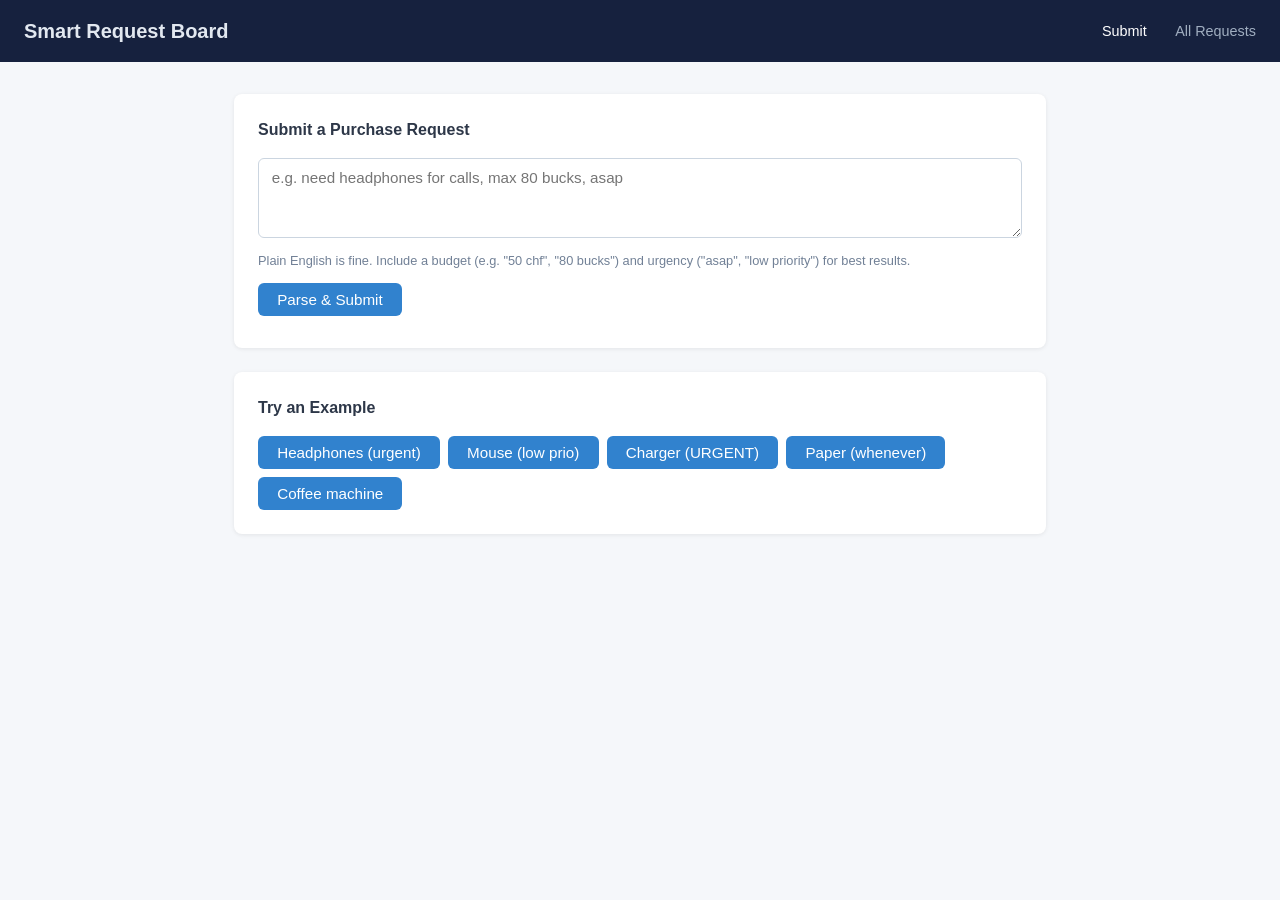
==== frontend/index.html @ 96e1bdc4 "feat: initial project scaffold — Smart Request Board - Rule-based parser (regex + keyword lists) ext" ====
<!DOCTYPE html>
<html lang="en">
<head>
  <meta charset="UTF-8">
  <meta name="viewport" content="width=device-width, initial-scale=1">
  <title>Smart Request Board — Submit</title>
  <link rel="stylesheet" href="style.css">
</head>
<body>

<header>
  <h1>Smart Request Board</h1>
  <nav>
    <a href="index.html" class="active">Submit</a>
    <a href="requests.html">All Requests</a>
  </nav>
</header>

<main class="container">

  <div class="card">
    <h2>Submit a Purchase Request</h2>
    <textarea id="input-text" placeholder="e.g. need headphones for calls, max 80 bucks, asap"></textarea>
    <p class="hint">Plain English is fine. Include a budget (e.g. "50 chf", "80 bucks") and urgency ("asap", "low priority") for best results.</p>
    <button id="submit-btn">Parse &amp; Submit</button>
    <p id="error-msg" class="error-msg"></p>

    <div id="result-box">
      <h3>Parsed Result</h3>
      <div class="field-grid" id="field-grid"></div>
      <p style="margin-top:0.8rem;font-size:0.82rem;color:#2b6cb0;">
        <a href="requests.html">View all requests →</a>
      </p>
    </div>
  </div>

  <!-- Quick examples -->
  <div class="card">
    <h2>Try an Example</h2>
    <div style="display:flex;flex-wrap:wrap;gap:0.5rem;">
      <button class="example-btn" data-text="need headphones for calls, max 80 bucks, asap">Headphones (urgent)</button>
      <button class="example-btn" data-text="wireless mouse, budget 30 chf, low priority">Mouse (low prio)</button>
      <button class="example-btn" data-text="URGENT laptop charger max 50 euros">Charger (URGENT)</button>
      <button class="example-btn" data-text="printer paper a4, about 25 francs, whenever">Paper (whenever)</button>
      <button class="example-btn" data-text="coffee machine for the kitchen">Coffee machine</button>
    </div>
  </div>

</main>

<script>
  const API = "http://localhost:5000";

  const inputEl   = document.getElementById("input-text");
  const submitBtn = document.getElementById("submit-btn");
  const resultBox = document.getElementById("result-box");
  const fieldGrid = document.getElementById("field-grid");
  const errorMsg  = document.getElementById("error-msg");

  // Example buttons
  document.querySelectorAll(".example-btn").forEach(btn => {
    btn.addEventListener("click", () => {
      inputEl.value = btn.dataset.text;
      inputEl.focus();
    });
  });

  submitBtn.addEventListener("click", async () => {
    const text = inputEl.value.trim();
    if (!text) { errorMsg.textContent = "Please enter a request."; return; }
    errorMsg.textContent = "";
    submitBtn.disabled = true;
    submitBtn.textContent = "Submitting…";

    try {
      const res = await fetch(`${API}/requests`, {
        method: "POST",
        headers: { "Content-Type": "application/json" },
        body: JSON.stringify({ text }),
      });
      const data = await res.json();
      if (!res.ok) { throw new Error(data.error || "Server error"); }
      showResult(data);
    } catch (err) {
      errorMsg.textContent = `Error: ${err.message}. Is the backend running? (cd backend && python app.py)`;
    } finally {
      submitBtn.disabled = false;
      submitBtn.textContent = "Parse & Submit";
    }
  });

  function showResult(data) {
    const fields = [
      { label: "Item",     value: data.item || "—" },
      { label: "Category", value: data.category || "—" },
      { label: "Budget",   value: data.budget_chf != null ? `CHF ${data.budget_chf}` : "not specified" },
      { label: "Priority", value: data.priority || "normal" },
      { label: "ID",       value: `#${data.id}` },
    ];
    fieldGrid.innerHTML = fields.map(f => `
      <div class="field-item">
        <div class="label">${f.label}</div>
        <div class="value">${f.value}</div>
      </div>
    `).join("");
    resultBox.style.display = "block";
  }
</script>
</body>
</html>
---- frontend/style.css ----
/* Smart Request Board — base styles */

*, *::before, *::after { box-sizing: border-box; margin: 0; padding: 0; }

body {
  font-family: -apple-system, BlinkMacSystemFont, "Segoe UI", Roboto, sans-serif;
  background: #f5f7fa;
  color: #1a1a2e;
  line-height: 1.5;
  min-height: 100vh;
}

/* ── Layout ─────────────────────────────────────── */
.container {
  max-width: 860px;
  margin: 0 auto;
  padding: 2rem 1.5rem;
}

header {
  background: #16213e;
  color: #e2e8f0;
  padding: 1rem 1.5rem;
  display: flex;
  align-items: center;
  justify-content: space-between;
}

header h1 { font-size: 1.25rem; font-weight: 600; }

nav a {
  color: #a0aec0;
  text-decoration: none;
  margin-left: 1.5rem;
  font-size: 0.9rem;
  transition: color 0.15s;
}
nav a:hover, nav a.active { color: #fff; }

/* ── Cards ──────────────────────────────────────── */
.card {
  background: #fff;
  border-radius: 8px;
  box-shadow: 0 1px 4px rgba(0,0,0,.08);
  padding: 1.5rem;
  margin-bottom: 1.5rem;
}

.card h2 {
  font-size: 1rem;
  font-weight: 600;
  margin-bottom: 1rem;
  color: #2d3748;
}

/* ── Form ───────────────────────────────────────── */
textarea {
  width: 100%;
  min-height: 80px;
  padding: 0.6rem 0.8rem;
  border: 1px solid #cbd5e0;
  border-radius: 6px;
  font-size: 0.95rem;
  font-family: inherit;
  resize: vertical;
  transition: border-color 0.15s;
}
textarea:focus { outline: none; border-color: #4299e1; }

.hint {
  font-size: 0.8rem;
  color: #718096;
  margin-top: 0.4rem;
  margin-bottom: 0.8rem;
}

button {
  background: #3182ce;
  color: #fff;
  border: none;
  border-radius: 6px;
  padding: 0.5rem 1.2rem;
  font-size: 0.95rem;
  cursor: pointer;
  transition: background 0.15s;
}
button:hover { background: #2b6cb0; }
button:disabled { background: #a0aec0; cursor: not-allowed; }

/* ── Parsed result block ────────────────────────── */
#result-box {
  display: none;
  margin-top: 1.2rem;
  border: 1px solid #bee3f8;
  border-radius: 6px;
  background: #ebf8ff;
  padding: 1rem;
}
#result-box h3 { font-size: 0.85rem; font-weight: 600; color: #2b6cb0; margin-bottom: 0.6rem; }

.field-grid {
  display: grid;
  grid-template-columns: repeat(auto-fill, minmax(160px, 1fr));
  gap: 0.6rem;
}
.field-item { background: #fff; border-radius: 4px; padding: 0.4rem 0.6rem; }
.field-item .label { font-size: 0.72rem; color: #718096; text-transform: uppercase; letter-spacing: .04em; }
.field-item .value { font-size: 0.95rem; font-weight: 500; color: #2d3748; }

/* ── Tables ─────────────────────────────────────── */
.table-wrap { overflow-x: auto; }

table {
  width: 100%;
  border-collapse: collapse;
  font-size: 0.9rem;
}
th {
  text-align: left;
  padding: 0.5rem 0.75rem;
  background: #edf2f7;
  font-size: 0.78rem;
  text-transform: uppercase;
  letter-spacing: .05em;
  color: #4a5568;
  border-bottom: 1px solid #e2e8f0;
}
td {
  padding: 0.6rem 0.75rem;
  border-bottom: 1px solid #f0f4f8;
  vertical-align: top;
}
tr:last-child td { border-bottom: none; }
tr.clickable { cursor: pointer; transition: background 0.1s; }
tr.clickable:hover { background: #f7fafc; }

/* ── Priority badges ────────────────────────────── */
.badge {
  display: inline-block;
  padding: 0.15rem 0.5rem;
  border-radius: 99px;
  font-size: 0.75rem;
  font-weight: 600;
  text-transform: uppercase;
}
.badge-urgent  { background: #fed7d7; color: #c53030; }
.badge-normal  { background: #e2e8f0; color: #4a5568; }
.badge-low     { background: #c6f6d5; color: #276749; }

/* ── Match panel ────────────────────────────────── */
#match-panel {
  display: none;
  margin-top: 1.5rem;
}

/* ── Empty / error states ───────────────────────── */
.empty { color: #718096; font-size: 0.9rem; text-align: center; padding: 2rem 0; }
.error-msg { color: #c53030; font-size: 0.85rem; margin-top: 0.5rem; }
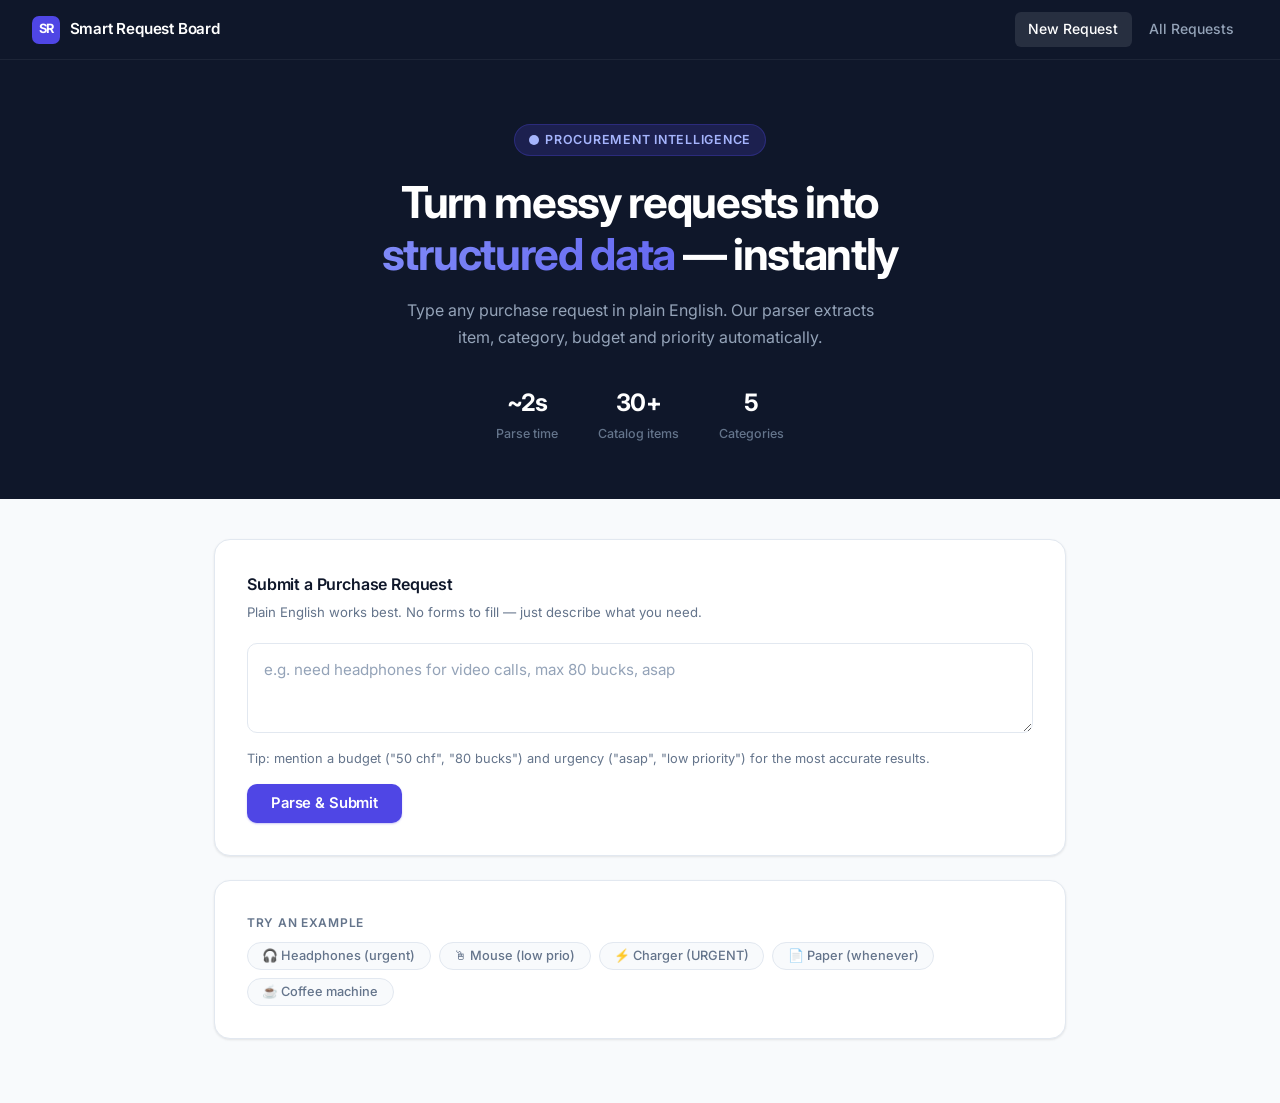
==== commit a486f3c3: "feat: redesign frontend — modern SaaS UI inspired by Complydo - Inter font, dark navy nav, indigo ac" ====
--- a/frontend/index.html
+++ b/frontend/index.html
@@ -3,53 +3,94 @@
 <head>
   <meta charset="UTF-8">
   <meta name="viewport" content="width=device-width, initial-scale=1">
-  <title>Smart Request Board — Submit</title>
+  <title>Smart Request Board</title>
   <link rel="stylesheet" href="style.css">
 </head>
 <body>
 
-<header>
-  <h1>Smart Request Board</h1>
-  <nav>
-    <a href="index.html" class="active">Submit</a>
+<!-- Navigation -->
+<nav class="nav">
+  <a href="index.html" class="nav-brand">
+    <div class="nav-logo-mark">SR</div>
+    <span class="nav-brand-name">Smart Request Board</span>
+  </a>
+  <div class="nav-links">
+    <a href="index.html" class="active">New Request</a>
     <a href="requests.html">All Requests</a>
-  </nav>
-</header>
+  </div>
+</nav>
 
+<!-- Hero -->
+<section class="hero">
+  <div class="hero-eyebrow">
+    <svg width="10" height="10" viewBox="0 0 10 10" fill="currentColor"><circle cx="5" cy="5" r="5"/></svg>
+    Procurement Intelligence
+  </div>
+  <h1>Turn messy requests into<br><span>structured data</span> — instantly</h1>
+  <p class="hero-sub">Type any purchase request in plain English. Our parser extracts item, category, budget and priority automatically.</p>
+  <div class="hero-stats">
+    <div class="hero-stat">
+      <div class="hero-stat-value">~2s</div>
+      <div class="hero-stat-label">Parse time</div>
+    </div>
+    <div class="hero-stat">
+      <div class="hero-stat-value">30+</div>
+      <div class="hero-stat-label">Catalog items</div>
+    </div>
+    <div class="hero-stat">
+      <div class="hero-stat-value">5</div>
+      <div class="hero-stat-label">Categories</div>
+    </div>
+  </div>
+</section>
+
+<!-- Main content -->
 <main class="container">
 
+  <!-- Submit form -->
   <div class="card">
-    <h2>Submit a Purchase Request</h2>
-    <textarea id="input-text" placeholder="e.g. need headphones for calls, max 80 bucks, asap"></textarea>
-    <p class="hint">Plain English is fine. Include a budget (e.g. "50 chf", "80 bucks") and urgency ("asap", "low priority") for best results.</p>
-    <button id="submit-btn">Parse &amp; Submit</button>
-    <p id="error-msg" class="error-msg"></p>
+    <div class="card-title">Submit a Purchase Request</div>
+    <div class="card-subtitle">Plain English works best. No forms to fill — just describe what you need.</div>
 
+    <textarea id="input-text" placeholder="e.g. need headphones for video calls, max 80 bucks, asap"></textarea>
+    <p class="hint">Tip: mention a budget ("50 chf", "80 bucks") and urgency ("asap", "low priority") for the most accurate results.</p>
+
+    <div style="display:flex; align-items:center; gap:1rem; flex-wrap:wrap;">
+      <button class="btn-primary" id="submit-btn">
+        Parse &amp; Submit
+      </button>
+      <p id="error-msg" class="error-msg"></p>
+    </div>
+
+    <!-- Result -->
     <div id="result-box">
-      <h3>Parsed Result</h3>
+      <div class="result-header">
+        <div class="result-check">&#10003;</div>
+        <span class="result-header-text">Request parsed and saved</span>
+      </div>
       <div class="field-grid" id="field-grid"></div>
-      <p style="margin-top:0.8rem;font-size:0.82rem;color:#2b6cb0;">
-        <a href="requests.html">View all requests →</a>
-      </p>
+      <a href="requests.html" class="result-link">
+        View all requests →
+      </a>
     </div>
   </div>
 
-  <!-- Quick examples -->
+  <!-- Examples -->
   <div class="card">
-    <h2>Try an Example</h2>
-    <div style="display:flex;flex-wrap:wrap;gap:0.5rem;">
-      <button class="example-btn" data-text="need headphones for calls, max 80 bucks, asap">Headphones (urgent)</button>
-      <button class="example-btn" data-text="wireless mouse, budget 30 chf, low priority">Mouse (low prio)</button>
-      <button class="example-btn" data-text="URGENT laptop charger max 50 euros">Charger (URGENT)</button>
-      <button class="example-btn" data-text="printer paper a4, about 25 francs, whenever">Paper (whenever)</button>
-      <button class="example-btn" data-text="coffee machine for the kitchen">Coffee machine</button>
+    <div class="examples-label">Try an example</div>
+    <div class="pills">
+      <button class="btn-pill" data-text="need headphones for calls, max 80 bucks, asap">🎧 Headphones (urgent)</button>
+      <button class="btn-pill" data-text="wireless mouse, budget 30 chf, low priority">🖱 Mouse (low prio)</button>
+      <button class="btn-pill" data-text="URGENT laptop charger max 50 euros">⚡ Charger (URGENT)</button>
+      <button class="btn-pill" data-text="printer paper a4, about 25 francs, whenever">📄 Paper (whenever)</button>
+      <button class="btn-pill" data-text="coffee machine for the kitchen">☕ Coffee machine</button>
     </div>
   </div>
 
 </main>
 
 <script>
-  const API = "http://localhost:5000";
+  const API = "http://localhost:5001";
 
   const inputEl   = document.getElementById("input-text");
   const submitBtn = document.getElementById("submit-btn");
@@ -57,11 +98,12 @@
   const fieldGrid = document.getElementById("field-grid");
   const errorMsg  = document.getElementById("error-msg");
 
-  // Example buttons
-  document.querySelectorAll(".example-btn").forEach(btn => {
+  // Example pills
+  document.querySelectorAll(".btn-pill").forEach(btn => {
     btn.addEventListener("click", () => {
       inputEl.value = btn.dataset.text;
       inputEl.focus();
+      resultBox.style.display = "none";
     });
   });
 
@@ -79,10 +121,10 @@
         body: JSON.stringify({ text }),
       });
       const data = await res.json();
-      if (!res.ok) { throw new Error(data.error || "Server error"); }
+      if (!res.ok) throw new Error(data.error || "Server error");
       showResult(data);
     } catch (err) {
-      errorMsg.textContent = `Error: ${err.message}. Is the backend running? (cd backend && python app.py)`;
+      errorMsg.textContent = `Error: ${err.message}. Is the backend running? (cd backend && python3 app.py)`;
     } finally {
       submitBtn.disabled = false;
       submitBtn.textContent = "Parse & Submit";
@@ -90,6 +132,7 @@
   });
 
   function showResult(data) {
+    const priorityColors = { urgent: "#b91c1c", normal: "#64748b", low: "#065f46" };
     const fields = [
       { label: "Item",     value: data.item || "—" },
       { label: "Category", value: data.category || "—" },
@@ -100,11 +143,16 @@
     fieldGrid.innerHTML = fields.map(f => `
       <div class="field-item">
         <div class="label">${f.label}</div>
-        <div class="value">${f.value}</div>
+        <div class="value" style="${f.label === 'Priority' ? `color:${priorityColors[f.value] || '#64748b'}` : ''}">${f.value}</div>
       </div>
     `).join("");
     resultBox.style.display = "block";
   }
+
+  // Allow submit on Ctrl/Cmd + Enter
+  inputEl.addEventListener("keydown", e => {
+    if ((e.ctrlKey || e.metaKey) && e.key === "Enter") submitBtn.click();
+  });
 </script>
 </body>
 </html>
--- a/frontend/style.css
+++ b/frontend/style.css
@@ -1,158 +1,660 @@
-/* Smart Request Board — base styles */
-
+/* Smart Request Board — redesigned UI */
+@import url('https://fonts.googleapis.com/css2?family=Inter:wght@300;400;500;600;700&display=swap');
+
+/* ── Reset & tokens ──────────────────────────────── */
 *, *::before, *::after { box-sizing: border-box; margin: 0; padding: 0; }
 
+:root {
+  --navy:        #0f172a;
+  --navy-mid:    #1e293b;
+  --navy-light:  #334155;
+  --indigo:      #4f46e5;
+  --indigo-dark: #4338ca;
+  --indigo-pale: #eef2ff;
+  --bg:          #f8fafc;
+  --surface:     #ffffff;
+  --border:      #e2e8f0;
+  --border-soft: #f1f5f9;
+  --text:        #0f172a;
+  --text-muted:  #64748b;
+  --text-light:  #94a3b8;
+  --green:       #10b981;
+  --green-pale:  #ecfdf5;
+  --amber:       #f59e0b;
+  --amber-pale:  #fffbeb;
+  --red:         #ef4444;
+  --red-pale:    #fef2f2;
+  --radius-sm:   6px;
+  --radius:      10px;
+  --radius-lg:   16px;
+  --shadow-sm:   0 1px 3px rgba(0,0,0,.06), 0 1px 2px rgba(0,0,0,.04);
+  --shadow:      0 4px 6px -1px rgba(0,0,0,.07), 0 2px 4px -1px rgba(0,0,0,.04);
+  --shadow-md:   0 10px 15px -3px rgba(0,0,0,.08), 0 4px 6px -2px rgba(0,0,0,.04);
+}
+
+html { scroll-behavior: smooth; }
+
 body {
-  font-family: -apple-system, BlinkMacSystemFont, "Segoe UI", Roboto, sans-serif;
-  background: #f5f7fa;
-  color: #1a1a2e;
-  line-height: 1.5;
+  font-family: 'Inter', -apple-system, BlinkMacSystemFont, sans-serif;
+  background: var(--bg);
+  color: var(--text);
+  line-height: 1.6;
   min-height: 100vh;
-}
-
-/* ── Layout ─────────────────────────────────────── */
+  -webkit-font-smoothing: antialiased;
+}
+
+/* ── Navigation ──────────────────────────────────── */
+.nav {
+  position: sticky;
+  top: 0;
+  z-index: 100;
+  background: var(--navy);
+  border-bottom: 1px solid rgba(255,255,255,.06);
+  display: flex;
+  align-items: center;
+  justify-content: space-between;
+  padding: 0 2rem;
+  height: 60px;
+}
+
+.nav-brand {
+  display: flex;
+  align-items: center;
+  gap: 0.6rem;
+  text-decoration: none;
+}
+
+.nav-logo-mark {
+  width: 28px;
+  height: 28px;
+  background: var(--indigo);
+  border-radius: 7px;
+  display: flex;
+  align-items: center;
+  justify-content: center;
+  font-size: 0.8rem;
+  font-weight: 700;
+  color: #fff;
+  letter-spacing: -.5px;
+}
+
+.nav-brand-name {
+  font-size: 0.95rem;
+  font-weight: 600;
+  color: #fff;
+  letter-spacing: -.2px;
+}
+
+.nav-links {
+  display: flex;
+  align-items: center;
+  gap: 0.25rem;
+}
+
+.nav-links a {
+  color: #94a3b8;
+  text-decoration: none;
+  font-size: 0.875rem;
+  font-weight: 500;
+  padding: 0.4rem 0.85rem;
+  border-radius: var(--radius-sm);
+  transition: color 0.15s, background 0.15s;
+}
+.nav-links a:hover { color: #fff; background: rgba(255,255,255,.06); }
+.nav-links a.active { color: #fff; background: rgba(255,255,255,.1); }
+
+/* ── Hero ────────────────────────────────────────── */
+.hero {
+  background: var(--navy);
+  padding: 4rem 2rem 3.5rem;
+  text-align: center;
+}
+
+.hero-eyebrow {
+  display: inline-flex;
+  align-items: center;
+  gap: 0.4rem;
+  background: rgba(79,70,229,.2);
+  border: 1px solid rgba(79,70,229,.3);
+  color: #a5b4fc;
+  font-size: 0.78rem;
+  font-weight: 600;
+  letter-spacing: .06em;
+  text-transform: uppercase;
+  padding: 0.3rem 0.85rem;
+  border-radius: 99px;
+  margin-bottom: 1.25rem;
+}
+
+.hero h1 {
+  font-size: clamp(1.75rem, 4vw, 2.75rem);
+  font-weight: 700;
+  color: #fff;
+  letter-spacing: -.03em;
+  line-height: 1.2;
+  margin-bottom: 1rem;
+  max-width: 640px;
+  margin-left: auto;
+  margin-right: auto;
+}
+
+.hero h1 span {
+  background: linear-gradient(135deg, #818cf8, #6366f1);
+  -webkit-background-clip: text;
+  -webkit-text-fill-color: transparent;
+  background-clip: text;
+}
+
+.hero-sub {
+  font-size: 1rem;
+  color: #94a3b8;
+  max-width: 480px;
+  margin: 0 auto 2rem;
+  line-height: 1.7;
+}
+
+.hero-stats {
+  display: flex;
+  justify-content: center;
+  gap: 2.5rem;
+  flex-wrap: wrap;
+}
+
+.hero-stat {
+  text-align: center;
+}
+
+.hero-stat-value {
+  font-size: 1.5rem;
+  font-weight: 700;
+  color: #fff;
+  letter-spacing: -.03em;
+}
+
+.hero-stat-label {
+  font-size: 0.78rem;
+  color: #64748b;
+  font-weight: 500;
+  margin-top: 0.1rem;
+}
+
+/* ── Page header (requests page) ─────────────────── */
+.page-header {
+  background: var(--navy);
+  padding: 2.25rem 2rem 2rem;
+  border-bottom: 1px solid rgba(255,255,255,.06);
+}
+
+.page-header h1 {
+  font-size: 1.5rem;
+  font-weight: 700;
+  color: #fff;
+  letter-spacing: -.02em;
+  margin-bottom: 0.25rem;
+}
+
+.page-header p {
+  color: #64748b;
+  font-size: 0.875rem;
+}
+
+/* ── Layout ──────────────────────────────────────── */
 .container {
-  max-width: 860px;
+  max-width: 900px;
   margin: 0 auto;
-  padding: 2rem 1.5rem;
-}
-
-header {
-  background: #16213e;
-  color: #e2e8f0;
-  padding: 1rem 1.5rem;
-  display: flex;
-  align-items: center;
-  justify-content: space-between;
-}
-
-header h1 { font-size: 1.25rem; font-weight: 600; }
-
-nav a {
-  color: #a0aec0;
-  text-decoration: none;
-  margin-left: 1.5rem;
-  font-size: 0.9rem;
-  transition: color 0.15s;
-}
-nav a:hover, nav a.active { color: #fff; }
-
-/* ── Cards ──────────────────────────────────────── */
+  padding: 2.5rem 1.5rem;
+}
+
+.container-wide {
+  max-width: 1100px;
+  margin: 0 auto;
+  padding: 2.5rem 1.5rem;
+}
+
+/* ── Stats row ───────────────────────────────────── */
+.stats-row {
+  display: grid;
+  grid-template-columns: repeat(auto-fit, minmax(160px, 1fr));
+  gap: 1rem;
+  margin-bottom: 1.75rem;
+}
+
+.stat-card {
+  background: var(--surface);
+  border: 1px solid var(--border);
+  border-radius: var(--radius);
+  padding: 1.1rem 1.25rem;
+  box-shadow: var(--shadow-sm);
+}
+
+.stat-card-label {
+  font-size: 0.75rem;
+  font-weight: 600;
+  color: var(--text-muted);
+  text-transform: uppercase;
+  letter-spacing: .06em;
+  margin-bottom: 0.35rem;
+}
+
+.stat-card-value {
+  font-size: 1.75rem;
+  font-weight: 700;
+  color: var(--text);
+  letter-spacing: -.03em;
+  line-height: 1;
+}
+
+.stat-card-value.urgent { color: var(--red); }
+.stat-card-value.low    { color: var(--green); }
+
+/* ── Cards ───────────────────────────────────────── */
 .card {
-  background: #fff;
-  border-radius: 8px;
-  box-shadow: 0 1px 4px rgba(0,0,0,.08);
-  padding: 1.5rem;
+  background: var(--surface);
+  border: 1px solid var(--border);
+  border-radius: var(--radius-lg);
+  padding: 2rem;
   margin-bottom: 1.5rem;
-}
-
-.card h2 {
+  box-shadow: var(--shadow-sm);
+}
+
+.card-title {
   font-size: 1rem;
   font-weight: 600;
-  margin-bottom: 1rem;
-  color: #2d3748;
-}
-
-/* ── Form ───────────────────────────────────────── */
+  color: var(--text);
+  letter-spacing: -.01em;
+  margin-bottom: 0.25rem;
+}
+
+.card-subtitle {
+  font-size: 0.825rem;
+  color: var(--text-muted);
+  margin-bottom: 1.25rem;
+}
+
+/* ── Form elements ───────────────────────────────── */
 textarea {
   width: 100%;
-  min-height: 80px;
-  padding: 0.6rem 0.8rem;
-  border: 1px solid #cbd5e0;
-  border-radius: 6px;
+  min-height: 90px;
+  padding: 0.85rem 1rem;
+  border: 1.5px solid var(--border);
+  border-radius: var(--radius);
   font-size: 0.95rem;
   font-family: inherit;
+  color: var(--text);
   resize: vertical;
-  transition: border-color 0.15s;
-}
-textarea:focus { outline: none; border-color: #4299e1; }
+  transition: border-color 0.15s, box-shadow 0.15s;
+  background: var(--surface);
+  line-height: 1.6;
+}
+textarea::placeholder { color: var(--text-light); }
+textarea:focus {
+  outline: none;
+  border-color: var(--indigo);
+  box-shadow: 0 0 0 3px rgba(79,70,229,.1);
+}
 
 .hint {
   font-size: 0.8rem;
-  color: #718096;
-  margin-top: 0.4rem;
-  margin-bottom: 0.8rem;
-}
-
+  color: var(--text-muted);
+  margin-top: 0.5rem;
+  margin-bottom: 1rem;
+  line-height: 1.5;
+}
+
+/* ── Buttons ─────────────────────────────────────── */
 button {
-  background: #3182ce;
-  color: #fff;
+  font-family: inherit;
+  cursor: pointer;
   border: none;
-  border-radius: 6px;
-  padding: 0.5rem 1.2rem;
-  font-size: 0.95rem;
-  cursor: pointer;
-  transition: background 0.15s;
-}
-button:hover { background: #2b6cb0; }
-button:disabled { background: #a0aec0; cursor: not-allowed; }
-
-/* ── Parsed result block ────────────────────────── */
+  font-weight: 500;
+  transition: all 0.15s;
+}
+
+.btn-primary {
+  background: var(--indigo);
+  color: #fff;
+  border-radius: var(--radius);
+  padding: 0.65rem 1.5rem;
+  font-size: 0.925rem;
+  font-weight: 600;
+  letter-spacing: -.01em;
+  box-shadow: 0 1px 2px rgba(79,70,229,.3);
+}
+.btn-primary:hover  { background: var(--indigo-dark); box-shadow: 0 4px 12px rgba(79,70,229,.3); transform: translateY(-1px); }
+.btn-primary:active { transform: translateY(0); }
+.btn-primary:disabled { background: var(--text-light); box-shadow: none; transform: none; cursor: not-allowed; }
+
+.btn-secondary {
+  background: var(--surface);
+  color: var(--text-muted);
+  border: 1px solid var(--border);
+  border-radius: var(--radius);
+  padding: 0.5rem 1rem;
+  font-size: 0.85rem;
+}
+.btn-secondary:hover { background: var(--bg); color: var(--text); }
+
+.btn-pill {
+  background: var(--bg);
+  color: var(--text-muted);
+  border: 1px solid var(--border);
+  border-radius: 99px;
+  padding: 0.35rem 0.9rem;
+  font-size: 0.8rem;
+  font-weight: 500;
+}
+.btn-pill:hover { background: var(--indigo-pale); border-color: #c7d2fe; color: var(--indigo); }
+
+/* ── Result box ──────────────────────────────────── */
 #result-box {
   display: none;
-  margin-top: 1.2rem;
-  border: 1px solid #bee3f8;
-  border-radius: 6px;
-  background: #ebf8ff;
-  padding: 1rem;
-}
-#result-box h3 { font-size: 0.85rem; font-weight: 600; color: #2b6cb0; margin-bottom: 0.6rem; }
+  margin-top: 1.5rem;
+  border: 1.5px solid #c7d2fe;
+  border-radius: var(--radius);
+  background: var(--indigo-pale);
+  padding: 1.25rem;
+  animation: fadeSlideIn 0.25s ease;
+}
+
+@keyframes fadeSlideIn {
+  from { opacity: 0; transform: translateY(8px); }
+  to   { opacity: 1; transform: translateY(0); }
+}
+
+.result-header {
+  display: flex;
+  align-items: center;
+  gap: 0.5rem;
+  margin-bottom: 1rem;
+}
+
+.result-check {
+  width: 20px;
+  height: 20px;
+  background: var(--green);
+  border-radius: 50%;
+  display: flex;
+  align-items: center;
+  justify-content: center;
+  font-size: 0.65rem;
+  color: #fff;
+  flex-shrink: 0;
+}
+
+.result-header-text {
+  font-size: 0.875rem;
+  font-weight: 600;
+  color: var(--indigo-dark);
+}
 
 .field-grid {
   display: grid;
-  grid-template-columns: repeat(auto-fill, minmax(160px, 1fr));
+  grid-template-columns: repeat(auto-fill, minmax(150px, 1fr));
   gap: 0.6rem;
 }
-.field-item { background: #fff; border-radius: 4px; padding: 0.4rem 0.6rem; }
-.field-item .label { font-size: 0.72rem; color: #718096; text-transform: uppercase; letter-spacing: .04em; }
-.field-item .value { font-size: 0.95rem; font-weight: 500; color: #2d3748; }
-
-/* ── Tables ─────────────────────────────────────── */
+
+.field-item {
+  background: var(--surface);
+  border: 1px solid #e0e7ff;
+  border-radius: var(--radius-sm);
+  padding: 0.6rem 0.75rem;
+}
+
+.field-item .label {
+  font-size: 0.68rem;
+  color: var(--text-muted);
+  text-transform: uppercase;
+  letter-spacing: .06em;
+  font-weight: 600;
+  margin-bottom: 0.2rem;
+}
+
+.field-item .value {
+  font-size: 0.925rem;
+  font-weight: 600;
+  color: var(--text);
+}
+
+.result-link {
+  display: inline-flex;
+  align-items: center;
+  gap: 0.3rem;
+  margin-top: 0.85rem;
+  font-size: 0.8rem;
+  font-weight: 600;
+  color: var(--indigo);
+  text-decoration: none;
+}
+.result-link:hover { text-decoration: underline; }
+
+/* ── Examples section ────────────────────────────── */
+.examples-label {
+  font-size: 0.75rem;
+  font-weight: 600;
+  color: var(--text-muted);
+  text-transform: uppercase;
+  letter-spacing: .06em;
+  margin-bottom: 0.6rem;
+}
+
+.pills {
+  display: flex;
+  flex-wrap: wrap;
+  gap: 0.5rem;
+}
+
+/* ── Filter bar ──────────────────────────────────── */
+.filter-bar {
+  display: flex;
+  gap: 0.6rem;
+  flex-wrap: wrap;
+  align-items: center;
+  margin-bottom: 1.25rem;
+  padding-bottom: 1.25rem;
+  border-bottom: 1px solid var(--border-soft);
+}
+
+.filter-select {
+  padding: 0.45rem 0.75rem;
+  border: 1.5px solid var(--border);
+  border-radius: var(--radius-sm);
+  font-size: 0.85rem;
+  font-family: inherit;
+  color: var(--text);
+  background: var(--surface);
+  transition: border-color 0.15s;
+  appearance: none;
+  background-image: url("data:image/svg+xml,%3Csvg xmlns='http://www.w3.org/2000/svg' width='12' height='12' viewBox='0 0 24 24' fill='none' stroke='%2364748b' stroke-width='2.5'%3E%3Cpath d='M6 9l6 6 6-6'/%3E%3C/svg%3E");
+  background-repeat: no-repeat;
+  background-position: right 0.6rem center;
+  padding-right: 2rem;
+}
+.filter-select:focus { outline: none; border-color: var(--indigo); }
+
+/* ── Table ───────────────────────────────────────── */
 .table-wrap { overflow-x: auto; }
 
 table {
   width: 100%;
   border-collapse: collapse;
-  font-size: 0.9rem;
-}
+  font-size: 0.875rem;
+}
+
+thead tr {
+  border-bottom: 1.5px solid var(--border);
+}
+
 th {
   text-align: left;
-  padding: 0.5rem 0.75rem;
-  background: #edf2f7;
-  font-size: 0.78rem;
+  padding: 0.65rem 1rem;
+  font-size: 0.72rem;
+  font-weight: 600;
   text-transform: uppercase;
-  letter-spacing: .05em;
-  color: #4a5568;
-  border-bottom: 1px solid #e2e8f0;
-}
+  letter-spacing: .07em;
+  color: var(--text-muted);
+  background: transparent;
+  white-space: nowrap;
+}
+
 td {
-  padding: 0.6rem 0.75rem;
-  border-bottom: 1px solid #f0f4f8;
-  vertical-align: top;
-}
+  padding: 0.85rem 1rem;
+  border-bottom: 1px solid var(--border-soft);
+  vertical-align: middle;
+  color: var(--text);
+}
+
 tr:last-child td { border-bottom: none; }
-tr.clickable { cursor: pointer; transition: background 0.1s; }
-tr.clickable:hover { background: #f7fafc; }
-
-/* ── Priority badges ────────────────────────────── */
+
+tr.clickable { cursor: pointer; transition: background 0.12s; }
+tr.clickable:hover { background: var(--bg); }
+tr.clickable.selected { background: var(--indigo-pale); }
+
+.item-name {
+  font-weight: 600;
+  color: var(--text);
+  margin-bottom: 0.15rem;
+}
+.raw-input {
+  font-size: 0.775rem;
+  color: var(--text-light);
+  line-height: 1.4;
+}
+
+.category-chip {
+  display: inline-block;
+  background: var(--bg);
+  border: 1px solid var(--border);
+  color: var(--text-muted);
+  font-size: 0.75rem;
+  font-weight: 500;
+  padding: 0.2rem 0.6rem;
+  border-radius: 99px;
+}
+
+.date-cell {
+  white-space: nowrap;
+  font-size: 0.8rem;
+  color: var(--text-muted);
+}
+
+/* ── Priority badges ─────────────────────────────── */
 .badge {
-  display: inline-block;
-  padding: 0.15rem 0.5rem;
+  display: inline-flex;
+  align-items: center;
+  gap: 0.3rem;
+  padding: 0.2rem 0.6rem;
   border-radius: 99px;
-  font-size: 0.75rem;
+  font-size: 0.72rem;
   font-weight: 600;
   text-transform: uppercase;
-}
-.badge-urgent  { background: #fed7d7; color: #c53030; }
-.badge-normal  { background: #e2e8f0; color: #4a5568; }
-.badge-low     { background: #c6f6d5; color: #276749; }
-
-/* ── Match panel ────────────────────────────────── */
+  letter-spacing: .04em;
+}
+
+.badge::before {
+  content: '';
+  width: 5px;
+  height: 5px;
+  border-radius: 50%;
+  flex-shrink: 0;
+}
+
+.badge-urgent  { background: var(--red-pale);   color: #b91c1c; }
+.badge-urgent::before  { background: var(--red); }
+.badge-normal  { background: var(--bg);          color: var(--text-muted); border: 1px solid var(--border); }
+.badge-normal::before  { background: var(--text-light); }
+.badge-low     { background: var(--green-pale);  color: #065f46; }
+.badge-low::before     { background: var(--green); }
+
+/* ── Match panel ─────────────────────────────────── */
 #match-panel {
   display: none;
-  margin-top: 1.5rem;
-}
-
-/* ── Empty / error states ───────────────────────── */
-.empty { color: #718096; font-size: 0.9rem; text-align: center; padding: 2rem 0; }
-.error-msg { color: #c53030; font-size: 0.85rem; margin-top: 0.5rem; }
+  animation: fadeSlideIn 0.2s ease;
+}
+
+.match-panel-header {
+  display: flex;
+  align-items: flex-start;
+  justify-content: space-between;
+  gap: 1rem;
+  margin-bottom: 1.25rem;
+}
+
+.match-panel-title {
+  font-size: 1rem;
+  font-weight: 600;
+  color: var(--text);
+  letter-spacing: -.01em;
+}
+
+.match-panel-meta {
+  font-size: 0.8rem;
+  color: var(--text-muted);
+  margin-top: 0.2rem;
+}
+
+.match-count-badge {
+  display: inline-flex;
+  align-items: center;
+  justify-content: center;
+  background: var(--indigo);
+  color: #fff;
+  font-size: 0.72rem;
+  font-weight: 700;
+  min-width: 22px;
+  height: 22px;
+  padding: 0 0.4rem;
+  border-radius: 99px;
+  flex-shrink: 0;
+}
+
+.product-price {
+  font-weight: 600;
+  color: var(--text);
+}
+
+.price-under-budget {
+  color: var(--green);
+}
+
+/* ── Note banner ─────────────────────────────────── */
+.note-banner {
+  display: flex;
+  align-items: flex-start;
+  gap: 0.6rem;
+  background: var(--amber-pale);
+  border: 1px solid #fde68a;
+  border-radius: var(--radius-sm);
+  padding: 0.75rem 1rem;
+  font-size: 0.825rem;
+  color: #92400e;
+  margin-bottom: 1rem;
+}
+
+/* ── Empty / error states ────────────────────────── */
+.empty {
+  text-align: center;
+  padding: 3rem 1rem;
+  color: var(--text-muted);
+}
+
+.empty-icon {
+  font-size: 2rem;
+  margin-bottom: 0.5rem;
+  opacity: .4;
+}
+
+.empty p { font-size: 0.875rem; }
+
+.error-msg {
+  color: var(--red);
+  font-size: 0.825rem;
+  margin-top: 0.5rem;
+  min-height: 1.2rem;
+}
+
+/* ── Divider ─────────────────────────────────────── */
+.divider {
+  height: 1px;
+  background: var(--border);
+  margin: 1.5rem 0;
+}
